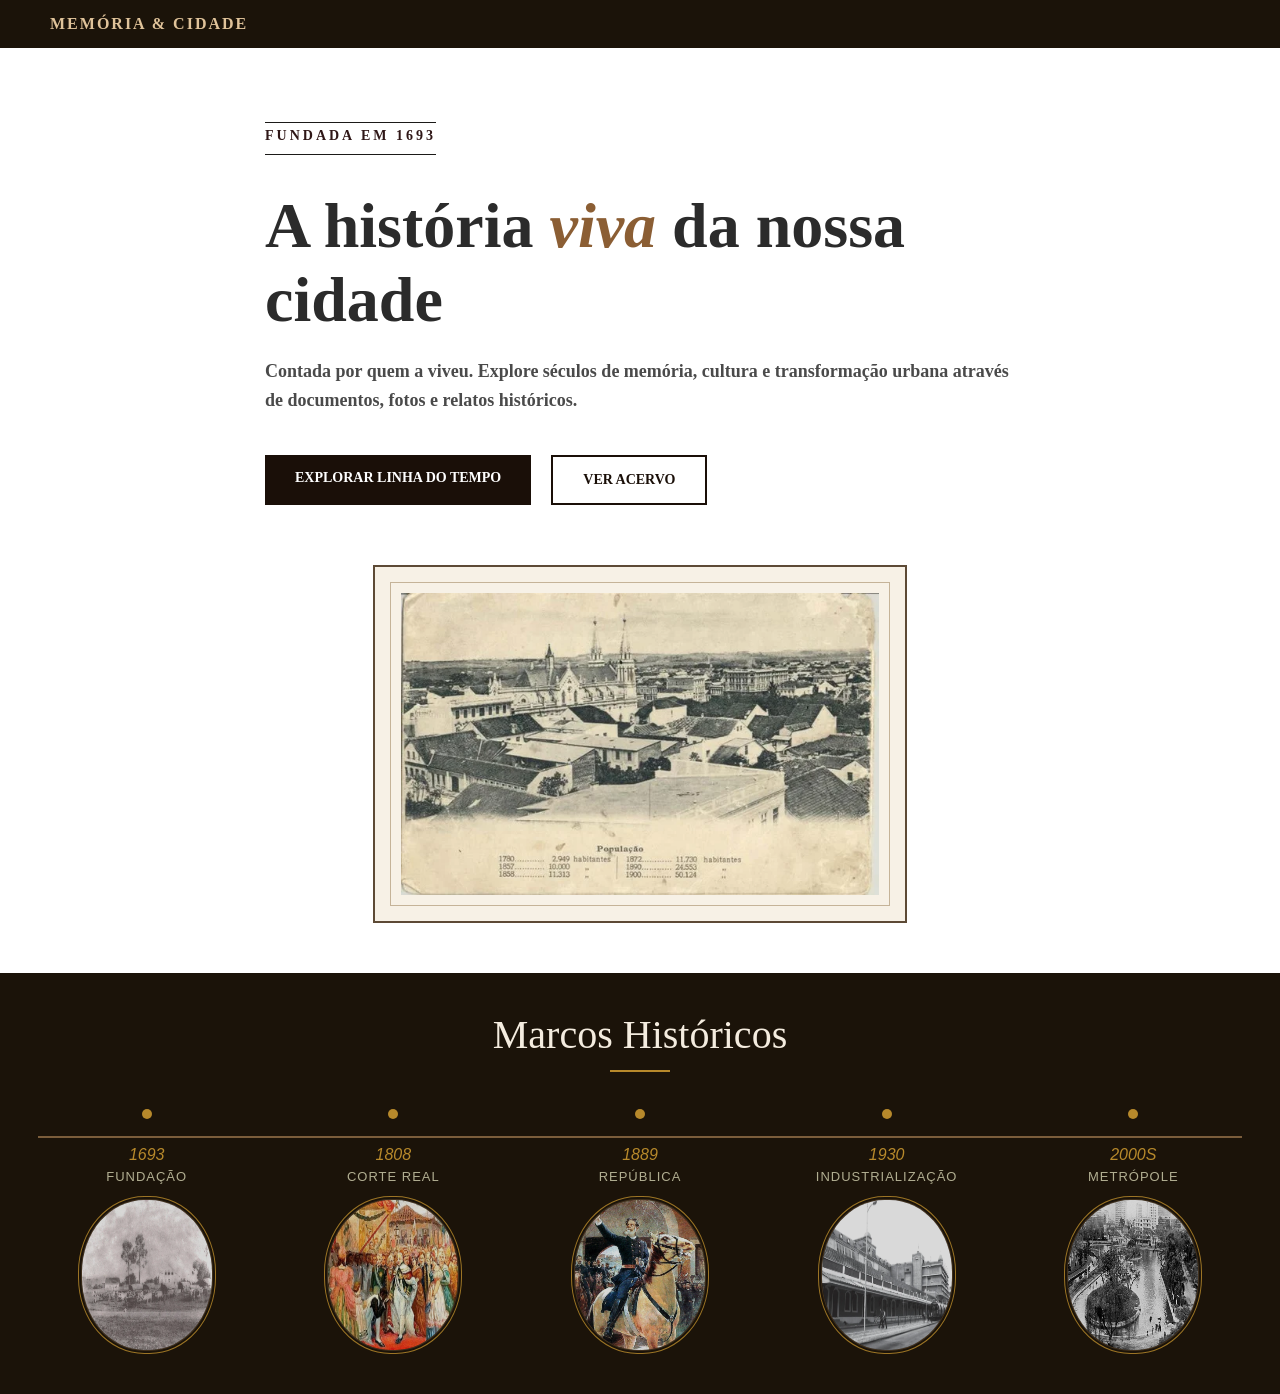
==== index.html @ 242c5c9d "add img" ====
<!DOCTYPE html>
<html lang="pt">
<head>
    <meta charset="UTF-8">
    <meta name="viewport" content="width=device-width, initial-scale=1.0">
    <link rel="stylesheet" href="index.css"/>
    <title> História da Cidade</title>
</head>
<body>
     <header>
        <div class="barra-topo">
        <div class="logo">MEMÓRIA <span>&</span> CIDADE</div>
    </div>
  </header>

  <section>
    <div class="conteudo-principal">
      <p class="subtitulo">
        FUNDADA EM 1693
      </p>

      <h1 class="titulo-principal">
        A história <em>viva</em> da nossa cidade
      </h1>

      <p class="descrição">
        Contada por quem a viveu. Explore séculos de memória, cultura e transformação urbana através de documentos, fotos e relatos históricos.
      </p>

      <div class="grupo-botoes">
        <a href="#" class="botao-primario">EXPLORAR LINHA DO TEMPO</a>
        <a href="#" class="botao-secundario">VER ACERVO</a>
      </div>
    </div> 

    <div class="moldura-quadro">
        <div class="moldura-interna">
            <div class="conteudo-place">
                <img src="img/foto-curitiba.jpg" alt="icone">
            </div>
        </div>
    </div>
  </section>
    <!-- Linha do Tempo -->
    <section id="timeline" class="timeline-seçao"> 
        <h2>Marcos Históricos</h2>

        <div class="timeline-linha">

            <div class="timeline-ponto">
                <span class="ano"> 1693 </span>
                <span class="descricao"> FUNDAÇÃO </span>
                <span> 
                    <img src="img/1693.jpg" class="img">
                </span>
            </div>

            <div class="timeline-ponto">
                <span class="ano"> 1808 </span>
                <span class="descricao"> CORTE REAL </span>
                <span> 
                    <img src="img/1808.jpg" class="img">
                </span>
            </div>

            <div class="timeline-ponto">
                <span class="ano"> 1889 </span>
                <span class="descricao"> REPÚBLICA </span>
                <span> 
                    <img src="img/1889.jpg" class="img">
                </span>
            </div>

            <div class="timeline-ponto">
                <span class="ano"> 1930 </span>
                <span class="descricao"> INDUSTRIALIZAÇÃO </span>
                <span> 
                    <img src="img/1930.jpg" class="img">
                </span>
            </div>
            
            <div class="timeline-ponto">
                <span class="ano"> 2000S </span>
                <span class="descricao"> METRÓPOLE </span>
                <span> 
                    <img src="img/2000s.jpg" class="img">
                </span>
            </div>

        </div>
    </section>

</body>
---- index.css ----
/*Linha do Tempo */
.timeline-seçao{
    background-color: rgb(27, 19, 9);
    color:rgb(183, 137, 43) ;
    padding:3% 3% ;
    text-align:center ;
}

.timeline-seçao h2{
    font-family: Georgia, 'Times New Roman', Times, serif;
    color: rgb(244, 236, 223);
    font-weight: 500;
    font-size: 2.5rem;
    margin-top: 0%;
    margin-bottom: 5%;
    position: relative;
    
}

.timeline-seçao h2::after{  /* adicionar a linha embaixo do titulo*/
    content:'';
    display: block;
    width: 60px;
    height: 2px;
    background-color: rgb(183, 137, 43);
    margin: 12px auto 0;
}

.timeline-linha{
    display:flex ;
    justify-content:space-between ;
    position:relative ;
    border-top: 2px solid rgb(123, 93, 59); /* linha da timeline*/
    padding-top: 0.50rem;
    margin-top: 4rem;
}

.timeline-ponto{
    display: flex;
    flex-direction: column;
    align-items: center;
    position: relative;
    width: 18%;
}

.timeline-ponto::before {     /* adicionar as bolinhas*/
    content: '';
    position: absolute;
    top: -2.35rem; 
    width: 10px;
    height: 10px;
    background-color: rgb(183, 137, 43);
    border-radius: 50%;
    left: 50%;
    transform: translateX(-50%);
}

.timeline-ponto .ano{
    font-family: 'Franklin Gothic Medium', 'Arial Narrow', Arial, sans-serif;
    font-style: italic;
}

.timeline-ponto .descricao{
    font-family: 'Lucida Sans', 'Lucida Sans Regular', 'Lucida Grande', 'Lucida Sans Unicode', Geneva, Verdana, sans-serif;
    font-size:small;
    letter-spacing: 1px;
    color: rgb(177, 174, 145);
    border-bottom: 2px;
    margin-top: 5px;
}

.timeline-ponto{
img{
    width: 130px;
    height: 150px;
    border: 1px solid rgb(75, 56, 34); /* 1 borda da imagem*/
    border-radius: 48%;
    outline: 1px solid rgb(183, 137, 43); /* 2 borda da imagem*/
    outline-offset: 2px;   /* espaço vazio entre as bordas*/
    filter: brightness(85%);
    margin-top: 15px;
}
}

.section {
margin: 0;
font-family: 'Serif', Georgia, serif; 
background-color: #c5b398;
} 

.barra-topo {
 background-color: rgb(27, 19, 9);
color: #e0c39a;
padding: 15px 50px;
font-weight: bold;
letter-spacing: 2px;
margin: top 0;
}

.conteudo-principal{
max-width: 750px;
margin: 60px auto; 
padding: 0 20px;
font-weight: bolder

}

.subtitulo {
color: #2f1717;
font-size: 14px;
letter-spacing: 3px;
display: inline-block;
padding-top: 5px;
padding-bottom: 10px;
border-top: 1px solid #1b1a18;
border-bottom: 1px solid #1b1a18;
}

.titulo-principal {
font-size: 64px;
color: #2b2b2b;
margin: 20px 0;
}

.titulo-principal em {
font-style: italic;
color: #8b5e34;
font-family: 'Playfair Display';
}

.descrição {
font-size: 18px;
color: #4a4a4a;
line-height: 1.6;
margin-bottom: 40px;
}


.grupo-botoes {
display: flex;
gap: 20px;
}

.botao-primario {
background-color: #1a0f08;
color: white;
padding: 15px 30px;
text-decoration: none;
font-size: 14px;
font-weight: bold;
}

.botao-secundario {
border: 2px solid #1a0f08;
color: #1a0f08;
padding: 15px 30px;
text-decoration: none;
font-size: 14px;
font-weight: bold;
}
.botao-primario:hover {
background-color: #3d2a1d; 
cursor: pointer;
transition: 0.3s; 
}

.botao-secundario:hover {
background-color: #1a0f08;
color: #f9f4eb;            
cursor: pointer; 
transition: 0.3s;
}

.moldura-quadro {
background-color: #f7f1e6; 
padding: 15px; 
border: 2px solid #5d4a36; 
position: relative;
max-width: 500px; 
margin: 50px auto;
}

.moldura-interna {
border: 1px solid #c5b398;
display: flex;
flex-direction: column;
align-items: center;
justify-content: center;
padding: 10px; 
}

.moldura-interna img {
max-width: 100%;
height: auto;
display: block;
}

body {
margin: 0;
padding: 0;
box-sizing: border-box;
}
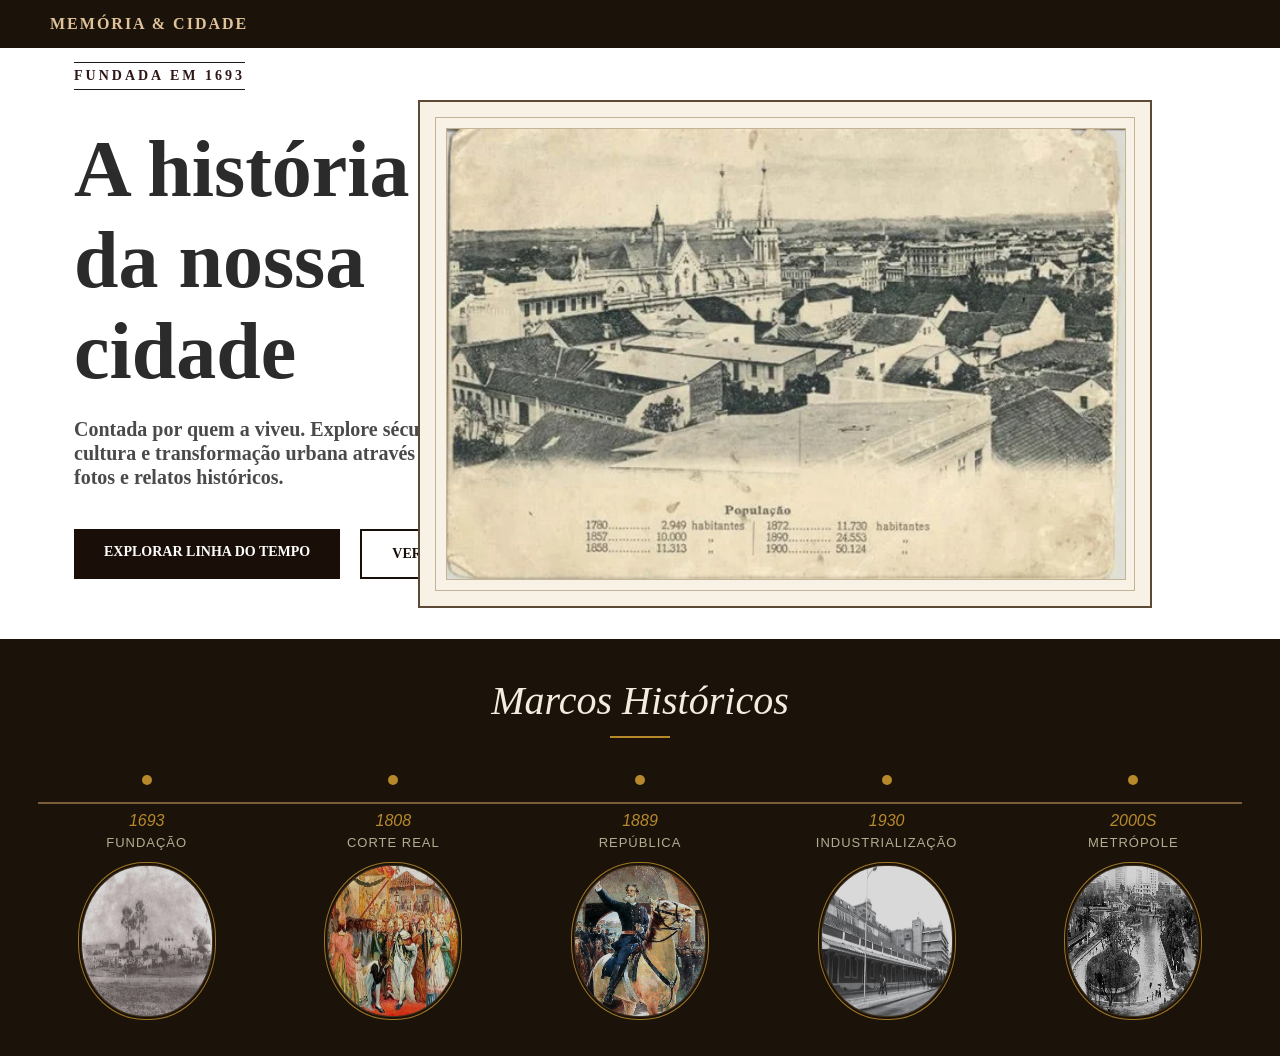
==== commit 96f687ac: "att" ====
--- a/index.html
+++ b/index.html
@@ -50,43 +50,33 @@
             <div class="timeline-ponto">
                 <span class="ano"> 1693 </span>
                 <span class="descricao"> FUNDAÇÃO </span>
-                <span> 
-                    <img src="img/1693.jpg" class="img">
-                </span>
+                <img src="img/1693.jpg" class="img" alt="Fundação"> 
+                
             </div>
 
             <div class="timeline-ponto">
                 <span class="ano"> 1808 </span>
                 <span class="descricao"> CORTE REAL </span>
-                <span> 
-                    <img src="img/1808.jpg" class="img">
-                </span>
+                <img src="img/1808.jpg" class="img" alt="Corte Real">          
             </div>
 
-            <div class="timeline-ponto">
+            <div class="timeline-ponto" >
                 <span class="ano"> 1889 </span>
                 <span class="descricao"> REPÚBLICA </span>
-                <span> 
-                    <img src="img/1889.jpg" class="img">
-                </span>
+                <img src="img/1889.jpg" class="img" alt="República">
             </div>
 
-            <div class="timeline-ponto">
+            <div class="timeline-ponto" >
                 <span class="ano"> 1930 </span>
                 <span class="descricao"> INDUSTRIALIZAÇÃO </span>
-                <span> 
-                    <img src="img/1930.jpg" class="img">
-                </span>
+                <img src="img/1930.jpg" class="img" alt="Industrialização">
             </div>
             
             <div class="timeline-ponto">
                 <span class="ano"> 2000S </span>
                 <span class="descricao"> METRÓPOLE </span>
-                <span> 
-                    <img src="img/2000s.jpg" class="img">
-                </span>
+                <img src="img/2000s.jpg" class="img" alt="Metrópole">
             </div>
-
         </div>
     </section>
 
--- a/index.css
+++ b/index.css
@@ -11,6 +11,7 @@
     color: rgb(244, 236, 223);
     font-weight: 500;
     font-size: 2.5rem;
+    font-style: italic;
     margin-top: 0%;
     margin-bottom: 5%;
     position: relative;
@@ -70,133 +71,157 @@
 }
 
 .timeline-ponto{
-img{
-    width: 130px;
-    height: 150px;
-    border: 1px solid rgb(75, 56, 34); /* 1 borda da imagem*/
-    border-radius: 48%;
-    outline: 1px solid rgb(183, 137, 43); /* 2 borda da imagem*/
-    outline-offset: 2px;   /* espaço vazio entre as bordas*/
-    filter: brightness(85%);
-    margin-top: 15px;
-}
-}
+    img{
+        width: 130px;
+        height: 150px;
+        border: 1px solid rgb(75, 56, 34); /* 1 borda da imagem*/
+        border-radius: 48%;
+        outline: 1px solid rgb(183, 137, 43); /* 2 borda da imagem*/
+        outline-offset: 2px;   /* espaço vazio entre as bordas*/
+        filter: brightness(85%);
+        margin-top: 15px;
+    }
+}
+
+.timeline-ponto:hover{
+    img{
+        transform: translateY(-5px);
+        box-shadow: 0 5px 20px rgba(124, 124, 106, 0.932);
+    }
+}
+
 
 .section {
-margin: 0;
-font-family: 'Serif', Georgia, serif; 
-background-color: #c5b398;
+    margin: 0;
+    font-family: 'Serif', Georgia, serif; 
+    background-color: #c5b398;
 } 
 
 .barra-topo {
- background-color: rgb(27, 19, 9);
-color: #e0c39a;
-padding: 15px 50px;
-font-weight: bold;
-letter-spacing: 2px;
-margin: top 0;
+    background-color: rgb(27, 19, 9);
+    color: #e0c39a;
+    padding: 15px 50px;
+    font-weight: bold;
+    letter-spacing: 2px;
+    margin-top: 0;
 }
 
 .conteudo-principal{
-max-width: 750px;
-margin: 60px auto; 
-padding: 0 20px;
-font-weight: bolder
-
+    max-width: 900px;
+    margin: 60px auto; 
+    padding: 0 10px;
+    font-weight: bolder;
+    margin-left: 5%;
+    margin-right: 55%;
+    margin-top:0%
 }
 
 .subtitulo {
-color: #2f1717;
-font-size: 14px;
-letter-spacing: 3px;
-display: inline-block;
-padding-top: 5px;
-padding-bottom: 10px;
-border-top: 1px solid #1b1a18;
-border-bottom: 1px solid #1b1a18;
+    color: #2f1717;
+    font-size: 14px;
+    letter-spacing: 3px;
+    display: inline-block;
+    padding-top: 5px;
+    padding-bottom: 5px;
+    border-top: 1px solid #1b1a18;
+    border-bottom: 1px solid #1b1a18;
 }
 
 .titulo-principal {
-font-size: 64px;
-color: #2b2b2b;
-margin: 20px 0;
+    font-size: 80px;
+    color: #2b2b2b;
+    margin: 20px 0;
 }
 
 .titulo-principal em {
-font-style: italic;
-color: #8b5e34;
-font-family: 'Playfair Display';
+    font-style: italic;
+    color: #8b5e34;
+    font-family: 'Playfair Display';
 }
 
 .descrição {
-font-size: 18px;
-color: #4a4a4a;
-line-height: 1.6;
-margin-bottom: 40px;
+    font-size: 20px;
+    color: #4a4a4a;
+    line-height: 1.2;
+    margin-bottom: 40px;
 }
 
 
 .grupo-botoes {
-display: flex;
-gap: 20px;
+    display: flex;
+    gap: 20px;
 }
 
 .botao-primario {
-background-color: #1a0f08;
-color: white;
-padding: 15px 30px;
-text-decoration: none;
-font-size: 14px;
-font-weight: bold;
+    background-color: #1a0f08;
+    color: white;
+    padding: 15px 30px;
+    text-decoration: none;
+    font-size: 14px;
+    font-weight: bold;
 }
 
 .botao-secundario {
-border: 2px solid #1a0f08;
-color: #1a0f08;
-padding: 15px 30px;
-text-decoration: none;
-font-size: 14px;
-font-weight: bold;
-}
-.botao-primario:hover {
-background-color: #3d2a1d; 
-cursor: pointer;
-transition: 0.3s; 
+    border: 2px solid #1a0f08;
+    color: #1a0f08;
+    padding: 15px 30px;
+    text-decoration: none;
+    font-size: 14px;
+    font-weight: bold;
+}
+    .botao-primario:hover {
+    background-color: #3d2a1d; 
+    cursor: pointer;
+    transition: 0.3s; 
 }
 
 .botao-secundario:hover {
-background-color: #1a0f08;
-color: #f9f4eb;            
-cursor: pointer; 
-transition: 0.3s;
+    background-color: #1a0f08;
+    color: #f9f4eb;            
+    cursor: pointer; 
+    transition: 0.3s;
 }
 
 .moldura-quadro {
-background-color: #f7f1e6; 
-padding: 15px; 
-border: 2px solid #5d4a36; 
-position: relative;
-max-width: 500px; 
-margin: 50px auto;
+    background-color: #f7f1e6; 
+    padding: 15px; 
+    border: 2px solid #5d4a36;  
+    margin: 80px auto; 
+    position: absolute;
+    top: 100px;
+    right: 10%;
+    margin: 0%;
+    width: 700px;
+
 }
 
 .moldura-interna {
-border: 1px solid #c5b398;
-display: flex;
-flex-direction: column;
-align-items: center;
-justify-content: center;
-padding: 10px; 
+    border: 1px solid #c5b398;
+    display: flex;
+    flex-direction: column;
+    align-items: center;
+    justify-content: center;
+    padding: 10px; 
+    padding-top: 10px; 
+    overflow: hidden; 
 }
 
 .moldura-interna img {
-max-width: 100%;
-height: auto;
-display: block;
-}
+    height: 450px;
+    display: block;
+    max-width: 100%;        
+    display: block;
+    border: 1px solid #c5b398; 
+}
+
+.grupo-botoes {
+    margin-bottom: 40px;
+    display: flex;
+    gap: 20px;
+    }
 
 body {
-margin: 0;
-padding: 0;
-box-sizing: border-box;
-}
+    margin: 0;
+    padding: 0;
+    box-sizing: border-box;
+}
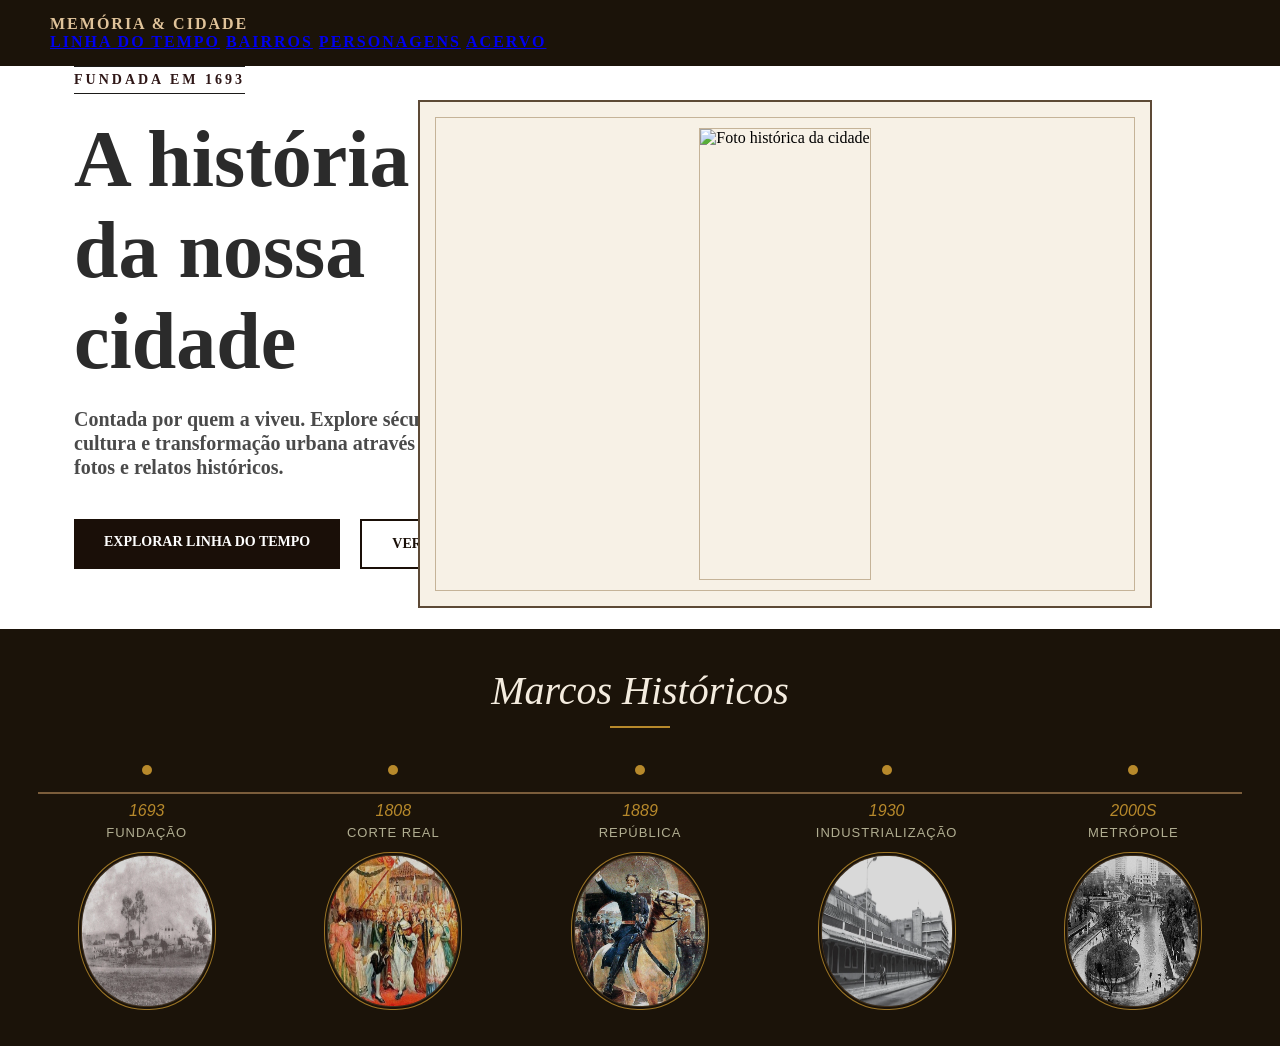
==== commit 894a93e7: "Update index.html" ====
--- a/index.html
+++ b/index.html
@@ -7,40 +7,40 @@
     <title> História da Cidade</title>
 </head>
 <body>
-     <header>
-        <div class="barra-topo">
-        <div class="logo">MEMÓRIA <span>&</span> CIDADE</div>
-    </div>
-  </header>
-
-  <section>
-    <div class="conteudo-principal">
-      <p class="subtitulo">
-        FUNDADA EM 1693
-      </p>
-
-      <h1 class="titulo-principal">
-        A história <em>viva</em> da nossa cidade
-      </h1>
-
-      <p class="descrição">
-        Contada por quem a viveu. Explore séculos de memória, cultura e transformação urbana através de documentos, fotos e relatos históricos.
-      </p>
-
-      <div class="grupo-botoes">
-        <a href="#" class="botao-primario">EXPLORAR LINHA DO TEMPO</a>
-        <a href="#" class="botao-secundario">VER ACERVO</a>
-      </div>
-    </div> 
-
-    <div class="moldura-quadro">
-        <div class="moldura-interna">
-            <div class="conteudo-place">
-                <img src="img/foto-curitiba.jpg" alt="icone">
+    <section>   
+        <header class="barra-topo">
+            <div class="logo">MEMÓRIA & CIDADE</div>
+            <nav class="menu-topo">
+                <a href="#">LINHA DO TEMPO</a>
+                <a href="#">BAIRROS</a>
+                <a href="#">PERSONAGENS</a>
+                <a href="#">ACERVO</a>
+            </nav>
+         </div>
+        </header>
+    
+        <main class="hero-section">
+            <div class="conteudo-principal">
+                <span class="subtitulo">FUNDADA EM 1693</span>
+                <h1 class="titulo-principal">A história <em>viva</em> da nossa cidade</h1>
+                <p class="descrição">
+                    Contada por quem a viveu. Explore séculos de memória, cultura e 
+                    transformação urbana através de documentos, fotos e relatos históricos.
+                </p>
+                
+                <div class="grupo-botoes">
+                    <a href="#" class="botao-primario">EXPLORAR LINHA DO TEMPO </a>
+                    <a href="#" class="botao-secundario">VER ACERVO</a>
+                </div>
             </div>
-        </div>
-    </div>
-  </section>
+    
+            <div class="moldura-quadro">
+                <div class="moldura-interna">
+                    <img src="img/foto-curitiba.webp" alt="Foto histórica da cidade">
+                </div>
+            </div>
+        </main>
+    </section> 
     <!-- Linha do Tempo -->
     <section id="timeline" class="timeline-seçao"> 
         <h2>Marcos Históricos</h2>
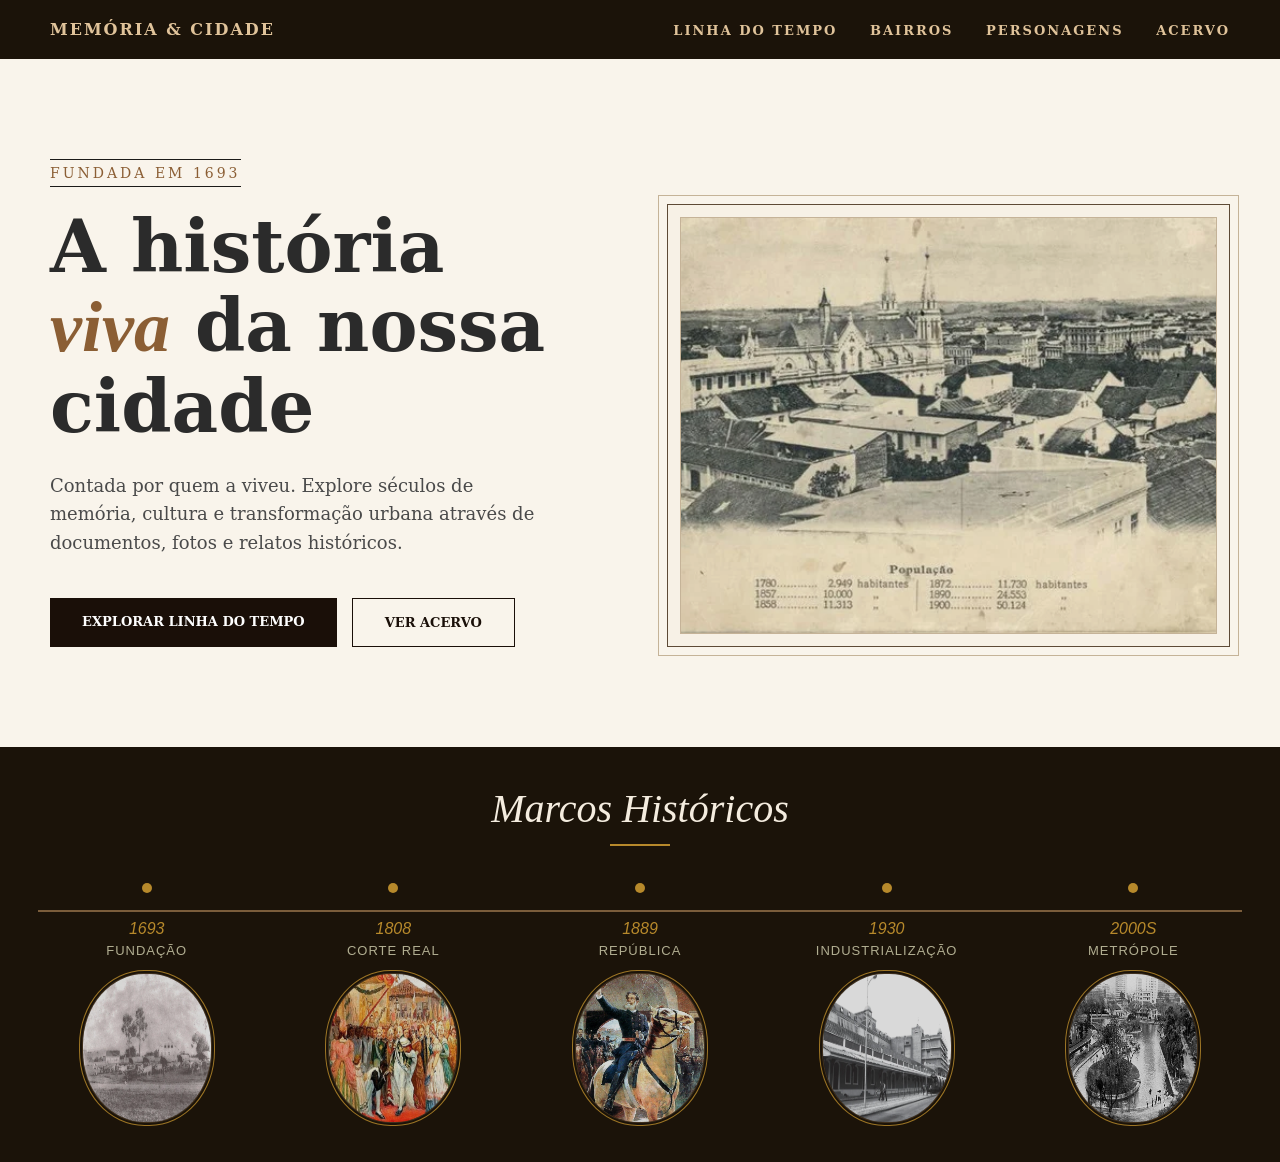
==== commit 294eaab9: "Update index.html" ====
--- a/index.html
+++ b/index.html
@@ -36,7 +36,7 @@
     
             <div class="moldura-quadro">
                 <div class="moldura-interna">
-                    <img src="img/foto-curitiba.webp" alt="Foto histórica da cidade">
+                    <img src="img/foto-curitiba.jpg" alt="Foto histórica da cidade">
                 </div>
             </div>
         </main>
--- a/index.css
+++ b/index.css
@@ -90,138 +90,150 @@
     }
 }
 
-
-.section {
+/*Header + Hero section*/
+* {
     margin: 0;
-    font-family: 'Serif', Georgia, serif; 
-    background-color: #c5b398;
-} 
+    padding: 0;
+    box-sizing: border-box;
+}
+
+body {
+    font-family: 'Serif', Georgia, serif;
+    background-color: #f9f4eb;
+}
 
 .barra-topo {
     background-color: rgb(27, 19, 9);
     color: #e0c39a;
-    padding: 15px 50px;
+    padding: 20px 50px;
+    display: flex;
+    justify-content: space-between;
+    align-items: center;
     font-weight: bold;
     letter-spacing: 2px;
-    margin-top: 0;
-}
-
-.conteudo-principal{
-    max-width: 900px;
-    margin: 60px auto; 
-    padding: 0 10px;
-    font-weight: bolder;
-    margin-left: 5%;
-    margin-right: 55%;
-    margin-top:0%
+}
+
+.menu-topo a {
+    color: #e0c39a;
+    text-decoration: none;
+    margin-left: 25px;
+    font-size: 13px;
+    transition: 0.3s;
+}
+
+.menu-topo a:hover {
+    opacity: 0.7;
+}
+
+.hero-section {
+    display: flex;
+    align-items: stretch; 
+    justify-content: center;
+    max-width: 1500px;
+    margin: 0 auto;
+    padding: 100px 50px;
+    gap: 80px; 
+}
+
+.conteudo-principal {
+    flex:1.4; 
+    display: flex;
+    flex-direction: column;
+    justify-content: center; 
 }
 
 .subtitulo {
-    color: #2f1717;
+    color: #8b5e34;
     font-size: 14px;
     letter-spacing: 3px;
     display: inline-block;
-    padding-top: 5px;
-    padding-bottom: 5px;
+    padding: 5px 0;
     border-top: 1px solid #1b1a18;
     border-bottom: 1px solid #1b1a18;
+    margin-bottom: 20px;
+    width: fit-content;
 }
 
 .titulo-principal {
-    font-size: 80px;
+    font-size: 72px;
     color: #2b2b2b;
-    margin: 20px 0;
+    line-height: 1.1;
+    margin-bottom: 25px;
 }
 
 .titulo-principal em {
     font-style: italic;
     color: #8b5e34;
-    font-family: 'Playfair Display';
+    font-family: 'Playfair Display', serif;
 }
 
 .descrição {
-    font-size: 20px;
+    font-size: 18px;
     color: #4a4a4a;
-    line-height: 1.2;
+    line-height: 1.6;
     margin-bottom: 40px;
-}
-
+    max-width: 500px;
+}
 
 .grupo-botoes {
     display: flex;
-    gap: 20px;
+    gap: 15px;
+}
+
+.botao-primario, .botao-secundario {
+    padding: 16px 32px;
+    text-decoration: none;
+    font-size: 13px;
+    font-weight: bold;
+    transition: 0.3s;
 }
 
 .botao-primario {
     background-color: #1a0f08;
     color: white;
-    padding: 15px 30px;
-    text-decoration: none;
-    font-size: 14px;
-    font-weight: bold;
 }
 
 .botao-secundario {
-    border: 2px solid #1a0f08;
+    border: 1px solid #1a0f08;
     color: #1a0f08;
-    padding: 15px 30px;
-    text-decoration: none;
-    font-size: 14px;
-    font-weight: bold;
-}
-    .botao-primario:hover {
-    background-color: #3d2a1d; 
-    cursor: pointer;
-    transition: 0.3s; 
-}
-
-.botao-secundario:hover {
-    background-color: #1a0f08;
-    color: #f9f4eb;            
-    cursor: pointer; 
-    transition: 0.3s;
-}
+}
+
+.botao-primario:hover { background-color: #3d2a1d; }
+.botao-secundario:hover { background-color: #1a0f08; color: #f9f4eb; }
 
 .moldura-quadro {
+    flex: 1.4; 
     background-color: #f7f1e6; 
-    padding: 15px; 
-    border: 2px solid #5d4a36;  
-    margin: 80px auto; 
+    padding: 12px; /* Moldura bege robusta */
+    border: 1px solid #5d4a36;
+    position: relative;
+    display: flex; 
+    margin-top: 45px;
+}
+
+.moldura-quadro::before {
+    content: '';
     position: absolute;
-    top: 100px;
-    right: 10%;
-    margin: 0%;
-    width: 700px;
-
+    top: -10px; 
+    left: -10px; 
+    right: -10px; 
+    bottom: -10px;
+    border: 1px solid #c5b398;
+    pointer-events: none;
 }
 
 .moldura-interna {
+    flex: 1.2; 
     border: 1px solid #c5b398;
-    display: flex;
-    flex-direction: column;
-    align-items: center;
-    justify-content: center;
-    padding: 10px; 
-    padding-top: 10px; 
-    overflow: hidden; 
+    overflow: hidden;
+    display: flex;
+    background: #eee;
 }
 
 .moldura-interna img {
-    height: 450px;
+    width: 100%;
+    height: 100%;
+    object-fit: cover; 
     display: block;
-    max-width: 100%;        
-    display: block;
-    border: 1px solid #c5b398; 
-}
-
-.grupo-botoes {
-    margin-bottom: 40px;
-    display: flex;
-    gap: 20px;
-    }
-
-body {
-    margin: 0;
-    padding: 0;
-    box-sizing: border-box;
-}
+    filter: brightness(95%);
+}
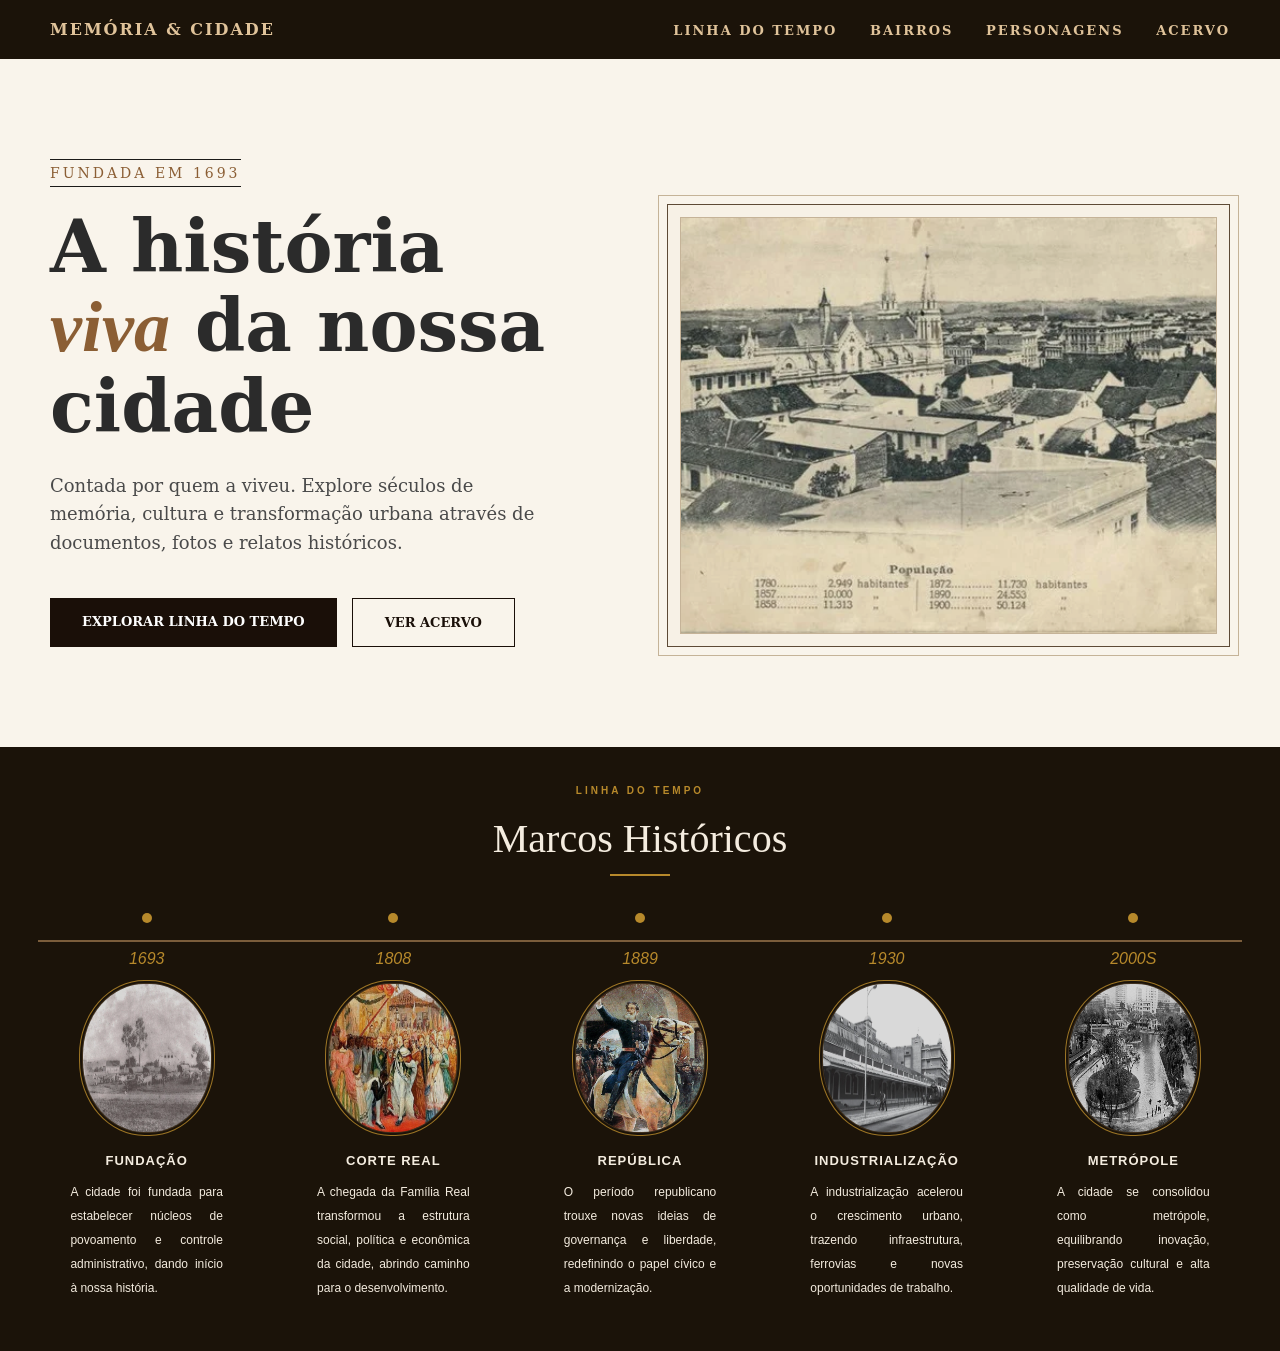
==== commit 4fc94fe9: "add timeline" ====
--- a/index.html
+++ b/index.html
@@ -43,39 +43,45 @@
     </section> 
     <!-- Linha do Tempo -->
     <section id="timeline" class="timeline-seçao"> 
+        <h3>LINHA DO TEMPO</h3>
+        <br>
         <h2>Marcos Históricos</h2>
 
         <div class="timeline-linha">
 
             <div class="timeline-ponto">
                 <span class="ano"> 1693 </span>
-                <span class="descricao"> FUNDAÇÃO </span>
-                <img src="img/1693.jpg" class="img" alt="Fundação"> 
-                
+                <img src="img/1693.jpg" class="img" alt="Fundação">
+                <span class="descricao"> <b>FUNDAÇÃO</b></span>                 
+                <p class="resumo">A cidade foi fundada para estabelecer núcleos de povoamento e controle administrativo, dando início à nossa história.</p>
             </div>
 
             <div class="timeline-ponto">
                 <span class="ano"> 1808 </span>
-                <span class="descricao"> CORTE REAL </span>
-                <img src="img/1808.jpg" class="img" alt="Corte Real">          
+                <img src="img/1808.jpg" class="img" alt="Corte Real"> 
+                <span class="descricao"> <b>CORTE REAL</b></span>
+                <p class="resumo">A chegada da Família Real transformou a estrutura social, política e econômica da cidade, abrindo caminho para o desenvolvimento.</p>         
             </div>
 
             <div class="timeline-ponto" >
                 <span class="ano"> 1889 </span>
-                <span class="descricao"> REPÚBLICA </span>
                 <img src="img/1889.jpg" class="img" alt="República">
+                <span class="descricao"> <b>REPÚBLICA</b> </span>
+                <p class="resumo">O período republicano trouxe novas ideias de governança e liberdade, redefinindo o papel cívico e a modernização.</p>
             </div>
 
             <div class="timeline-ponto" >
                 <span class="ano"> 1930 </span>
-                <span class="descricao"> INDUSTRIALIZAÇÃO </span>
                 <img src="img/1930.jpg" class="img" alt="Industrialização">
+                <span class="descricao"> <b>INDUSTRIALIZAÇÃO</b></span>
+                <p class="resumo">A industrialização acelerou o crescimento urbano, trazendo infraestrutura, ferrovias e novas oportunidades de trabalho.</p>
             </div>
             
             <div class="timeline-ponto">
                 <span class="ano"> 2000S </span>
-                <span class="descricao"> METRÓPOLE </span>
                 <img src="img/2000s.jpg" class="img" alt="Metrópole">
+                <span class="descricao"> <b>METRÓPOLE</b> </span>
+                <p class="resumo">A cidade se consolidou como metrópole, equilibrando inovação, preservação cultural e alta qualidade de vida.</p>
             </div>
         </div>
     </section>
--- a/index.css
+++ b/index.css
@@ -3,19 +3,20 @@
     background-color: rgb(27, 19, 9);
     color:rgb(183, 137, 43) ;
     padding:3% 3% ;
-    text-align:center ;
-}
-
+    text-align:center;
+}
+.timeline-seçao h3{
+    font-size: x-small;
+    letter-spacing: 3px;
+    font-family: sans-serif;
+}
 .timeline-seçao h2{
     font-family: Georgia, 'Times New Roman', Times, serif;
     color: rgb(244, 236, 223);
     font-weight: 500;
     font-size: 2.5rem;
-    font-style: italic;
-    margin-top: 0%;
+    position: relative;
     margin-bottom: 5%;
-    position: relative;
-    
 }
 
 .timeline-seçao h2::after{  /* adicionar a linha embaixo do titulo*/
@@ -25,10 +26,11 @@
     height: 2px;
     background-color: rgb(183, 137, 43);
     margin: 12px auto 0;
+    
 }
 
 .timeline-linha{
-    display:flex ;
+    display:flex;
     justify-content:space-between ;
     position:relative ;
     border-top: 2px solid rgb(123, 93, 59); /* linha da timeline*/
@@ -57,21 +59,19 @@
 }
 
 .timeline-ponto .ano{
-    font-family: 'Franklin Gothic Medium', 'Arial Narrow', Arial, sans-serif;
+    font-family: sans-serif;
     font-style: italic;
 }
 
 .timeline-ponto .descricao{
-    font-family: 'Lucida Sans', 'Lucida Sans Regular', 'Lucida Grande', 'Lucida Sans Unicode', Geneva, Verdana, sans-serif;
+    font-family: sans-serif;
     font-size:small;
     letter-spacing: 1px;
-    color: rgb(177, 174, 145);
-    border-bottom: 2px;
-    margin-top: 5px;
-}
-
-.timeline-ponto{
-    img{
+    color: rgb(244, 236, 223);
+    margin-top: 20px;
+}
+
+.timeline-ponto img{ 
         width: 130px;
         height: 150px;
         border: 1px solid rgb(75, 56, 34); /* 1 borda da imagem*/
@@ -81,13 +81,22 @@
         filter: brightness(85%);
         margin-top: 15px;
     }
-}
 
 .timeline-ponto:hover{
     img{
         transform: translateY(-5px);
-        box-shadow: 0 5px 20px rgba(124, 124, 106, 0.932);
+        box-shadow: 0 5px 10px rgba(124, 124, 106, 0.932);
     }
+}
+
+.resumo{
+    font-family: sans-serif;
+    color: rgb(244, 236, 223);
+    text-align: justify;
+    line-height: 2;
+    font-size: 0.75rem;
+    margin: 12px auto;
+    padding: 0 2rem;
 }
 
 /*Header + Hero section*/
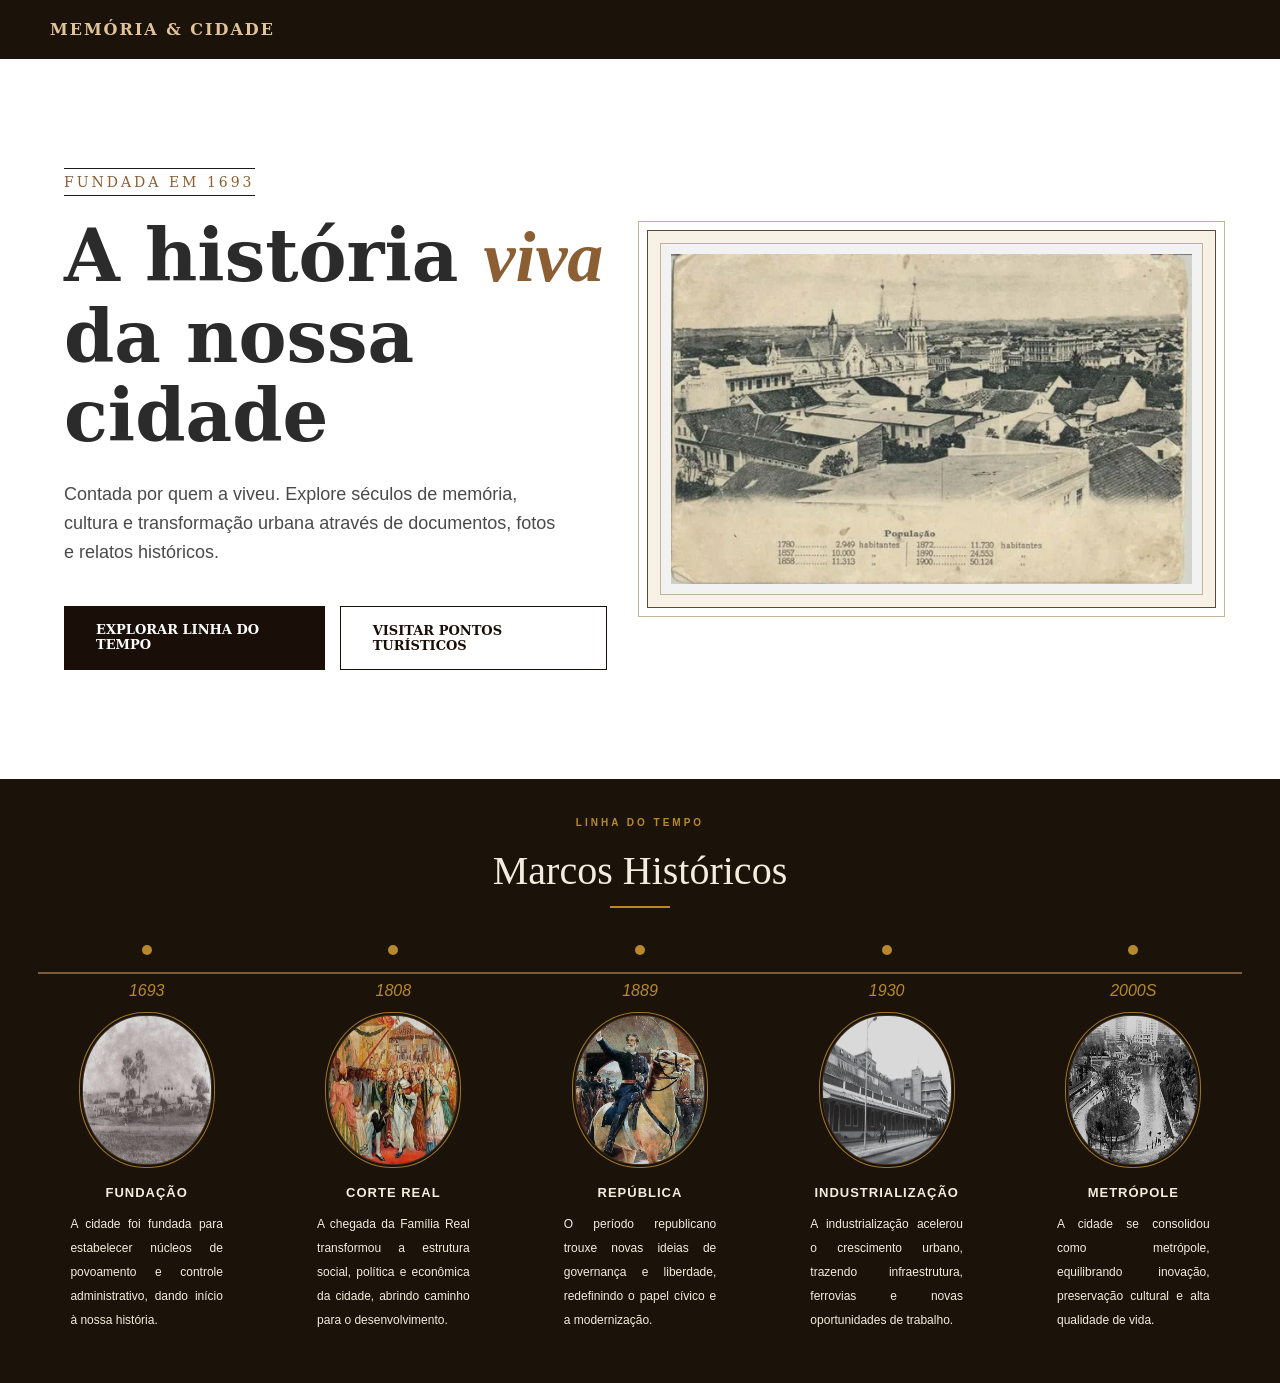
==== commit d64ba8e1: "alterações" ====
--- a/index.html
+++ b/index.html
@@ -7,15 +7,9 @@
     <title> História da Cidade</title>
 </head>
 <body>
-    <section>   
+   <section>   
         <header class="barra-topo">
             <div class="logo">MEMÓRIA & CIDADE</div>
-            <nav class="menu-topo">
-                <a href="#">LINHA DO TEMPO</a>
-                <a href="#">BAIRROS</a>
-                <a href="#">PERSONAGENS</a>
-                <a href="#">ACERVO</a>
-            </nav>
          </div>
         </header>
     
@@ -29,8 +23,8 @@
                 </p>
                 
                 <div class="grupo-botoes">
-                    <a href="#" class="botao-primario">EXPLORAR LINHA DO TEMPO </a>
-                    <a href="#" class="botao-secundario">VER ACERVO</a>
+                    <a href="#timeline" class="botao-primario">EXPLORAR LINHA DO TEMPO </a>
+                    <a href="#pontos-turisticos" class="botao-secundario">VISITAR PONTOS TURÍSTICOS</a>
                 </div>
             </div>
     
@@ -39,8 +33,7 @@
                     <img src="img/foto-curitiba.jpg" alt="Foto histórica da cidade">
                 </div>
             </div>
-        </main>
-    </section> 
+        </section>
     <!-- Linha do Tempo -->
     <section id="timeline" class="timeline-seçao"> 
         <h3>LINHA DO TEMPO</h3>
@@ -85,5 +78,8 @@
             </div>
         </div>
     </section>
+<section id="pontos-turisticos"> 
+<!-- tabela fica aqui  -->
+</section>
 
 </body>
--- a/index.css
+++ b/index.css
@@ -99,7 +99,7 @@
     padding: 0 2rem;
 }
 
-/*Header + Hero section*/
+/* Header + hero section */
 * {
     margin: 0;
     padding: 0;
@@ -108,9 +108,10 @@
 
 body {
     font-family: 'Serif', Georgia, serif;
-    background-color: #f9f4eb;
-}
-
+    background-color: white;
+}
+
+/* Cabeçalho) */
 .barra-topo {
     background-color: rgb(27, 19, 9);
     color: #e0c39a;
@@ -134,21 +135,27 @@
     opacity: 0.7;
 }
 
+/* layout principal */
 .hero-section {
     display: flex;
-    align-items: stretch; 
+    flex-wrap: wrap; 
+    align-items: center;
     justify-content: center;
     max-width: 1500px;
     margin: 0 auto;
-    padding: 100px 50px;
-    gap: 80px; 
-}
-
+    padding: 60px 5%;
+    gap: 40px; 
+    min-height: 80vh;
+}
+
+/*Texto*/
 .conteudo-principal {
-    flex:1.4; 
+    flex: 1;
+    min-width: 300px;
+    max-width: 600px;
     display: flex;
     flex-direction: column;
-    justify-content: center; 
+    justify-content: center;
 }
 
 .subtitulo {
@@ -182,8 +189,10 @@
     line-height: 1.6;
     margin-bottom: 40px;
     max-width: 500px;
-}
-
+    font-family: sans-serif;
+}
+
+/* Botoes*/
 .grupo-botoes {
     display: flex;
     gap: 15px;
@@ -195,6 +204,7 @@
     font-size: 13px;
     font-weight: bold;
     transition: 0.3s;
+    display: inline-block;
 }
 
 .botao-primario {
@@ -210,39 +220,59 @@
 .botao-primario:hover { background-color: #3d2a1d; }
 .botao-secundario:hover { background-color: #1a0f08; color: #f9f4eb; }
 
+/* Moldura e Imagem */
 .moldura-quadro {
-    flex: 1.4; 
-    background-color: #f7f1e6; 
-    padding: 12px; /* Moldura bege robusta */
+    flex: 1;
+    min-width: 300px;
+    max-width: 600px;
+    background-color: #f7f1e6;
+    padding: 12px;
     border: 1px solid #5d4a36;
     position: relative;
-    display: flex; 
-    margin-top: 45px;
+    display: flex;
 }
 
 .moldura-quadro::before {
     content: '';
     position: absolute;
-    top: -10px; 
-    left: -10px; 
-    right: -10px; 
-    bottom: -10px;
+    top: -10px; left: -10px; right: -10px; bottom: -10px;
     border: 1px solid #c5b398;
     pointer-events: none;
 }
 
 .moldura-interna {
-    flex: 1.2; 
+    width: 100%;
     border: 1px solid #c5b398;
     overflow: hidden;
-    display: flex;
     background: #eee;
 }
 
 .moldura-interna img {
     width: 100%;
-    height: 100%;
-    object-fit: cover; 
+    height: auto;
     display: block;
+    object-fit: cover;
     filter: brightness(95%);
-}
+    border: 10px solid white; 
+}
+
+/* Responsividade */
+@media (max-width: 768px) {
+    .hero-section {
+        text-align: center;
+        padding-top: 30px;
+    }
+
+    .grupo-botoes {
+        justify-content: center;
+        flex-direction: column;
+    }
+
+    .titulo-principal {
+        font-size: 38px; 
+    }
+
+    .subtitulo {
+        margin: 0 auto 20px auto; 
+    }
+}
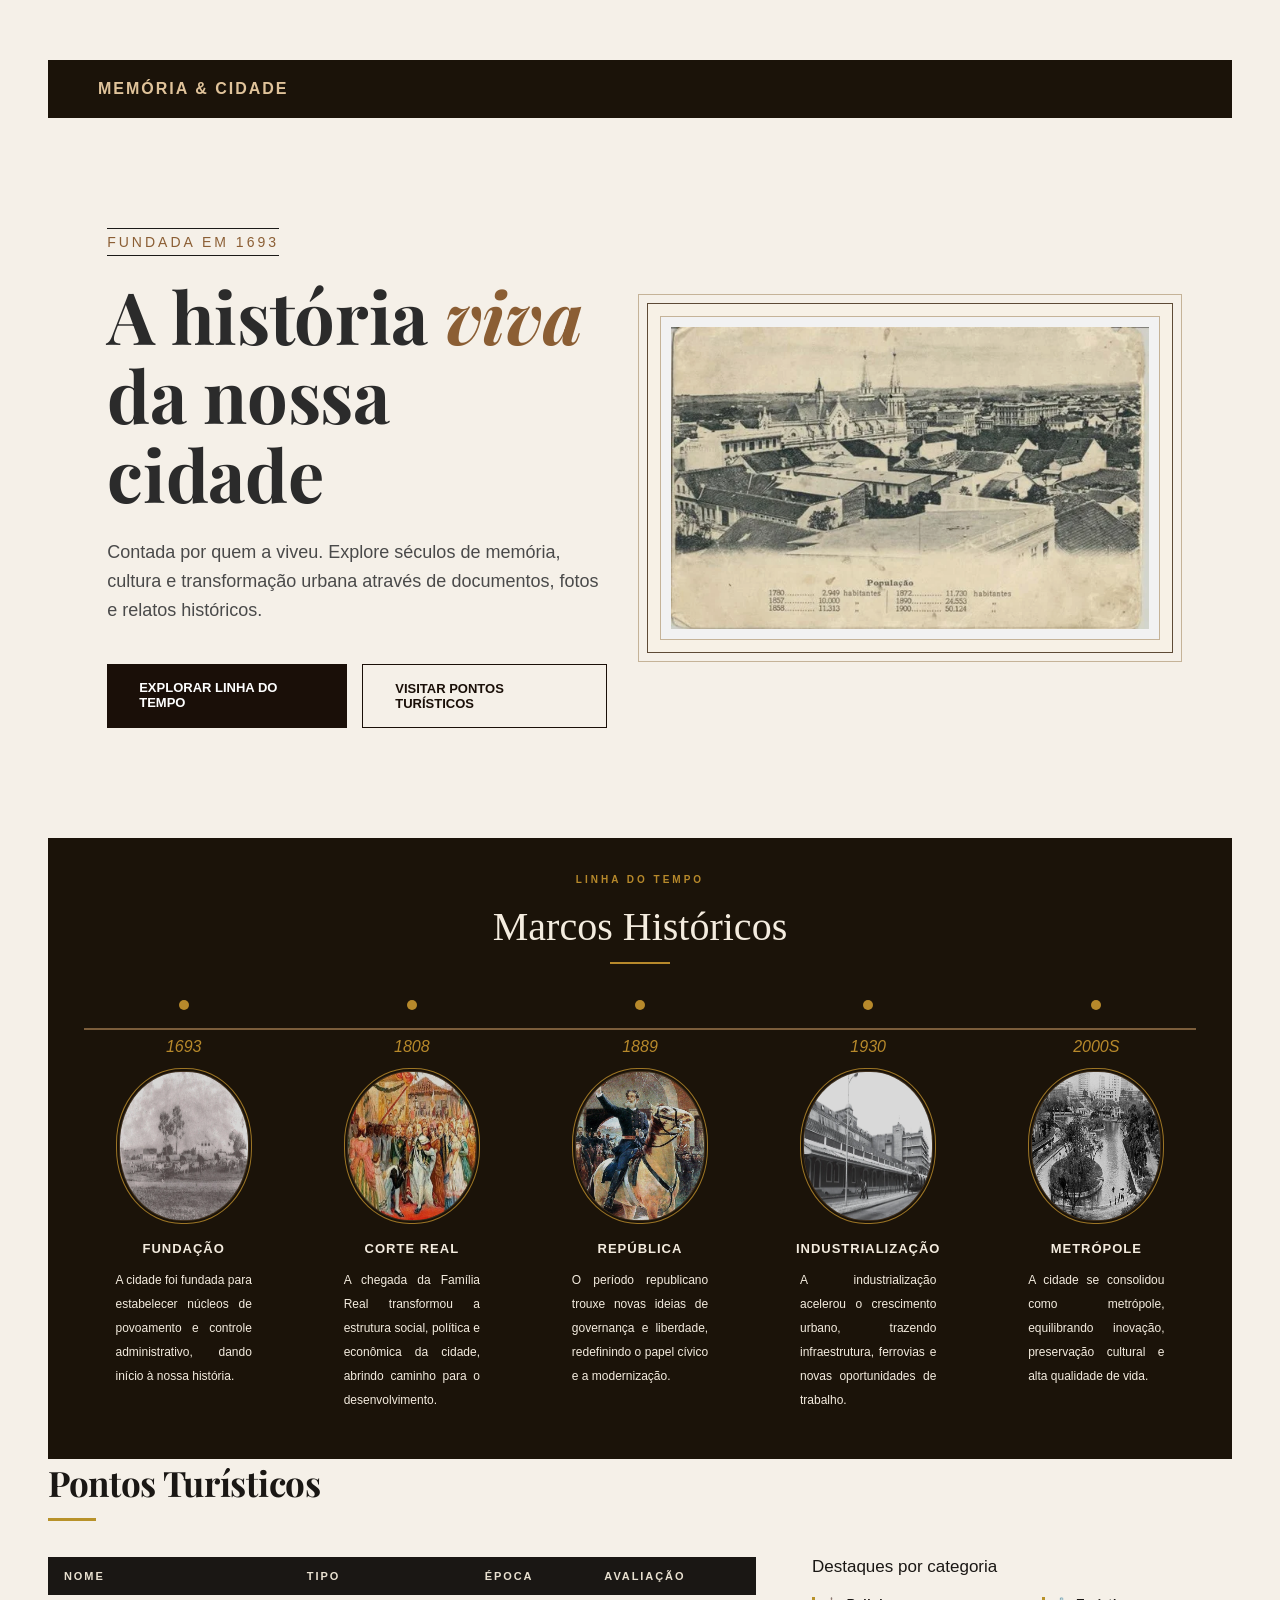
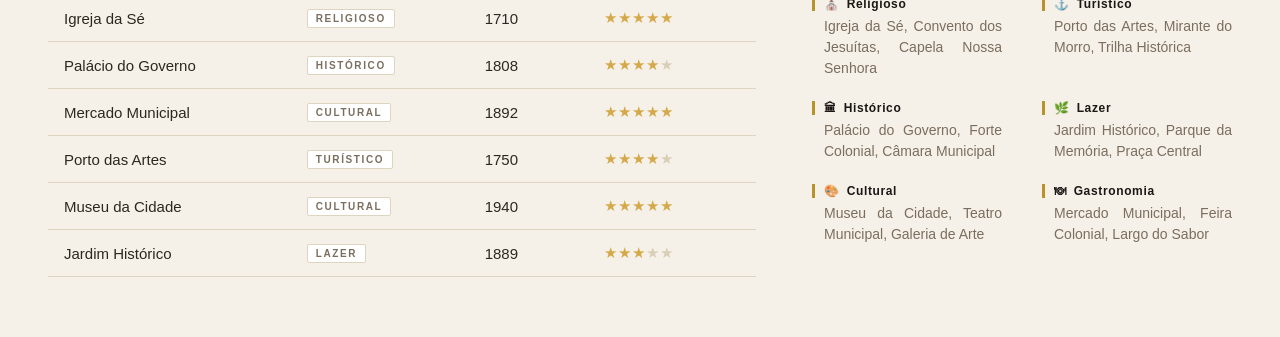
==== commit 58d59773: "Add section for tourist points and update head" ====
--- a/index.html
+++ b/index.html
@@ -78,8 +78,253 @@
             </div>
         </div>
     </section>
-<section id="pontos-turisticos"> 
+<section id="pontos-turisticos">
+    
 <!-- tabela fica aqui  -->
-</section>
+    
+<head>
+  <meta charset="UTF-8" />
+  <meta name="viewport" content="width=device-width, initial-scale=1.0"/>
+  <title>Pontos Turísticos</title>
+  <link href="https://fonts.googleapis.com/css2?family=Playfair+Display:wght@700&family=EB+Garamond:wght@400;500&family=Josefin+Sans:wght@400;600&display=swap" rel="stylesheet"/>
+  <style>
+    *, *::before, *::after { box-sizing: border-box; margin: 0; padding: 0; }
+
+    :root {
+      --bg: #f5f0e8;
+      --dark: #1a1714;
+      --gold: #b8922a;
+      --gold-light: #d4a94a;
+      --text: #2c2820;
+      --muted: #7a6e5f;
+      --border: #ddd5c0;
+      --tag-bg: #fff;
+    }
+
+    body {
+      background-color: var(--bg);
+      font-family: sans-serif;
+      color: var(--text);
+      padding: 60px 48px;
+      min-height: 100vh;
+    }
+
+    h1 {
+      font-family: 'Playfair Display', Georgia, serif;
+      font-size: 35px;
+      font-weight: 700;
+      color: var(--dark);
+      margin-bottom: 12px;
+      letter-spacing: -0.32px;
+    }
+
+    .title-underline {
+      width: 48px;
+      height: 3px;
+      background: var(--gold);
+      margin-bottom: 36px;
+    }
+
+    .layout {
+      display: flex;
+      gap: 56px;
+      align-items: flex-start;
+      flex-wrap: wrap;
+    }
+
+    .table-wrapper {
+      flex: 1;
+      min-width: 320px;
+    }
+
+    table {
+      width: 100%;
+      border-collapse: collapse;
+    }
+
+    thead tr {
+      background-color: var(--dark);
+    }
+
+    thead th {
+      font-family: sans-serif;
+      font-size: 11px;
+      font-weight: 600;
+      letter-spacing: 1.92px;
+      text-transform: uppercase;
+      color: #e8e0d0;
+      padding: 13px 16px;
+      text-align: left;
+    }
+
+    tbody tr {
+      border-bottom: 1px solid var(--border);
+      transition: background 0.15s;
+    }
+
+    tbody tr:hover {
+      background: rgba(184, 146, 42, 0.06);
+    }
+
+    tbody td {
+      padding: 13px 16px;
+      font-size: 15px;
+      color: var(--text);
+      vertical-align: middle;
+    }
+
+    td.nome { font-weight: 500; }
+
+    .tag {
+      display: inline-block;
+      font-family: sans-serif;
+      font-size: 10px;
+      font-weight: 600;
+      letter-spacing: 1.6px;
+      text-transform: uppercase;
+      border: 1px solid var(--border);
+      background: var(--tag-bg);
+      color: var(--muted);
+      padding: 3px 8px;
+      border-radius: 2px;
+    }
+
+    .stars { color: var(--gold-light); font-size: 15px; letter-spacing: 1px; }
+    .stars .empty { color: #d9ceb8; }
+
+    .destaques {
+      min-width: 260px;
+      max-width: 420px;
+      flex: 1;
+    }
+
+    .destaques h2 {
+      font-family: sans-serif;
+      font-size: 17px;
+      font-weight: 500;
+      color: var(--dark);
+      margin-bottom: 20px;
+    }
+
+    .destaques-grid {
+      display: grid;
+      grid-template-columns: 1fr 1fr;
+      gap: 22px 40px;
+    }
+
+    .destaque-item {
+      display: flex;
+      flex-direction: column;
+      gap: 5px;
+    }
+
+    .destaque-title {
+      display: flex;
+      align-items: center;
+      gap: 7px;
+      font-family: sans-serif;
+      font-size: 12px;
+      font-weight: 600;
+      letter-spacing: 0.64px;
+      color: var(--dark);
+      border-left: 3px solid var(--gold);
+      padding-left: 9px;
+    }
+
+    .destaque-list {
+      font-size: 14px;
+      color: var(--muted);
+      line-height: 1.5;
+      padding-left: 12px;
+    }
+  </style>
+</head>
+<body>
+
+  <h1>Pontos Turísticos</h1>
+  <div class="title-underline"></div>
+
+  <div class="layout">
+    <div class="table-wrapper">
+      <table>
+        <thead>
+          <tr>
+            <th>Nome</th>
+            <th>Tipo</th>
+            <th>Época</th>
+            <th>Avaliação</th>
+          </tr>
+        </thead>
+        <tbody>
+          <tr>
+            <td class="nome">Igreja da Sé</td>
+            <td><span class="tag">Religioso</span></td>
+            <td>1710</td>
+            <td><span class="stars">★★★★★</span></td>
+          </tr>
+          <tr>
+            <td class="nome">Palácio do Governo</td>
+            <td><span class="tag">Histórico</span></td>
+            <td>1808</td>
+            <td><span class="stars">★★★★<span class="empty">★</span></span></td>
+          </tr>
+          <tr>
+            <td class="nome">Mercado Municipal</td>
+            <td><span class="tag">Cultural</span></td>
+            <td>1892</td>
+            <td><span class="stars">★★★★★</span></td>
+          </tr>
+          <tr>
+            <td class="nome">Porto das Artes</td>
+            <td><span class="tag">Turístico</span></td>
+            <td>1750</td>
+            <td><span class="stars">★★★★<span class="empty">★</span></span></td>
+          </tr>
+          <tr>
+            <td class="nome">Museu da Cidade</td>
+            <td><span class="tag">Cultural</span></td>
+            <td>1940</td>
+            <td><span class="stars">★★★★★</span></td>
+          </tr>
+          <tr>
+            <td class="nome">Jardim Histórico</td>
+            <td><span class="tag">Lazer</span></td>
+            <td>1889</td>
+            <td><span class="stars">★★★<span class="empty">★★</span></span></td>
+          </tr>
+        </tbody>
+      </table>
+    </div>
+
+    <div class="destaques">
+      <h2>Destaques por categoria</h2>
+      <div class="destaques-grid">
+        <div class="destaque-item">
+          <div class="destaque-title"><span>⛪</span> Religioso</div>
+          <div class="destaque-list">Igreja da Sé, Convento dos Jesuítas, Capela Nossa Senhora</div>
+        </div>
+        <div class="destaque-item">
+          <div class="destaque-title"><span>⚓</span> Turístico</div>
+          <div class="destaque-list">Porto das Artes, Mirante do Morro, Trilha Histórica</div>
+        </div>
+        <div class="destaque-item">
+          <div class="destaque-title"><span>🏛</span> Histórico</div>
+          <div class="destaque-list">Palácio do Governo, Forte Colonial, Câmara Municipal</div>
+        </div>
+        <div class="destaque-item">
+          <div class="destaque-title"><span>🌿</span> Lazer</div>
+          <div class="destaque-list">Jardim Histórico, Parque da Memória, Praça Central</div>
+        </div>
+        <div class="destaque-item">
+          <div class="destaque-title"><span>🎨</span> Cultural</div>
+          <div class="destaque-list">Museu da Cidade, Teatro Municipal, Galeria de Arte</div>
+        </div>
+        <div class="destaque-item">
+          <div class="destaque-title"><span>🍽</span> Gastronomia</div>
+          <div class="destaque-list">Mercado Municipal, Feira Colonial, Largo do Sabor</div>
+        </div>
+      </div>
+    </div>
+  </div>
 
 </body>
--- a/index.css
+++ b/index.css
@@ -276,3 +276,161 @@
         margin: 0 auto 20px auto; 
     }
 }
+
+/*Tabela + destaques */
+
+*, *::before, *::after { box-sizing: border-box; margin: 0; padding: 0; }
+
+:root {
+  --bg: #f5f0e8;
+  --dark: #1a1714;
+  --gold: #b8922a;
+  --gold-light: #d4a94a;
+  --text: #2c2820;
+  --muted: #7a6e5f;
+  --border: #ddd5c0;
+  --tag-bg: #fff;
+}
+
+body {
+  background-color: var(--bg);
+  font-family:'Georgia', serif;
+  color: var(--text);
+  padding: 60px 48px;
+  min-height: 100vh;
+}
+
+h1 {
+  font-family: 'Playfair Display', Georgia, serif;  
+  font-size: 35px;
+  font-weight: 700;
+  color: var(--dark);
+  margin-bottom: 12px;
+  letter-spacing: -0.32px;
+}
+
+.title-underline {
+  width: 48px;
+  height: 3px;
+  background: var(--gold);
+  margin-bottom: 36px;
+}
+
+.layout {
+  display: flex;
+  gap: 56px;
+  align-items: flex-start;
+  flex-wrap: wrap;
+}
+
+.table-wrapper {
+  flex: 1;
+  min-width: 320px;
+}
+
+table {
+  width: 100%;
+  border-collapse: collapse;
+}
+
+thead tr {
+  background-color: var(--dark);
+}
+
+thead th {
+  font-family: sans-serif;
+  font-size: 11px;
+  font-weight: 600;
+  letter-spacing: 1.92px;
+  text-transform: uppercase;
+  color: #e8e0d0;
+  padding: 13px 16px;
+  text-align: left;
+}
+
+tbody tr {
+  border-bottom: 1px solid var(--border);
+  transition: background 0.15s;
+}
+
+tbody tr:hover {
+  background: rgba(184, 146, 42, 0.06);
+}
+
+tbody td {
+  padding: 13px 16px;
+  font-size: 15px;
+  color: var(--text);
+  vertical-align: middle;
+}
+
+td.nome { font-weight: 500; }
+
+.tag {
+  display: inline-block;
+  font-family: sans-serif;
+  font-size: 10px;
+  font-weight: 600;
+  letter-spacing: 1.6px;
+  text-transform: uppercase;
+  border: 1px solid var(--border);
+  background: var(--tag-bg);
+  color: var(--muted);
+  padding: 3px 8px;
+  border-radius: 2px;
+}
+
+.stars { color: var(--gold-light); font-size: 0.95rem; letter-spacing: 1px; }
+.stars .empty { color: #d9ceb8; }
+
+.destaques {
+  min-width: 260px;
+  max-width: 420px;
+  flex: 1;
+  text-align: justify;
+}
+
+.destaques h2 {
+  font-family: sans-serif;
+  font-size: 17px;
+  font-weight: 500;
+  color: var(--dark);
+  margin-bottom: 20px;
+  text-align: justify;
+}
+
+.destaques-grid {
+  display: grid;
+  grid-template-columns: 1fr 1fr;
+  gap: 22px 40px;
+  text-align: justify;
+}
+
+.destaque-item {
+  display: flex;
+  flex-direction: column;
+  gap: 5px;
+  text-align: justify;
+}
+
+.destaque-title {
+  display: flex;
+  align-items: center;
+  gap: 7px;
+  font-family: sans-serif;
+  font-size: 12px;
+  font-weight: 600;
+  letter-spacing: 0.64px;
+  color: var(--dark);
+  border-left: 3px solid var(--gold);
+  padding-left: 9px;
+  text-align: justify;
+}
+
+.destaque-list {
+  font-size: 14px;
+  color: var(--muted);
+  line-height: 1.5;
+  padding-left: 12px;
+  text-align: justify;
+}
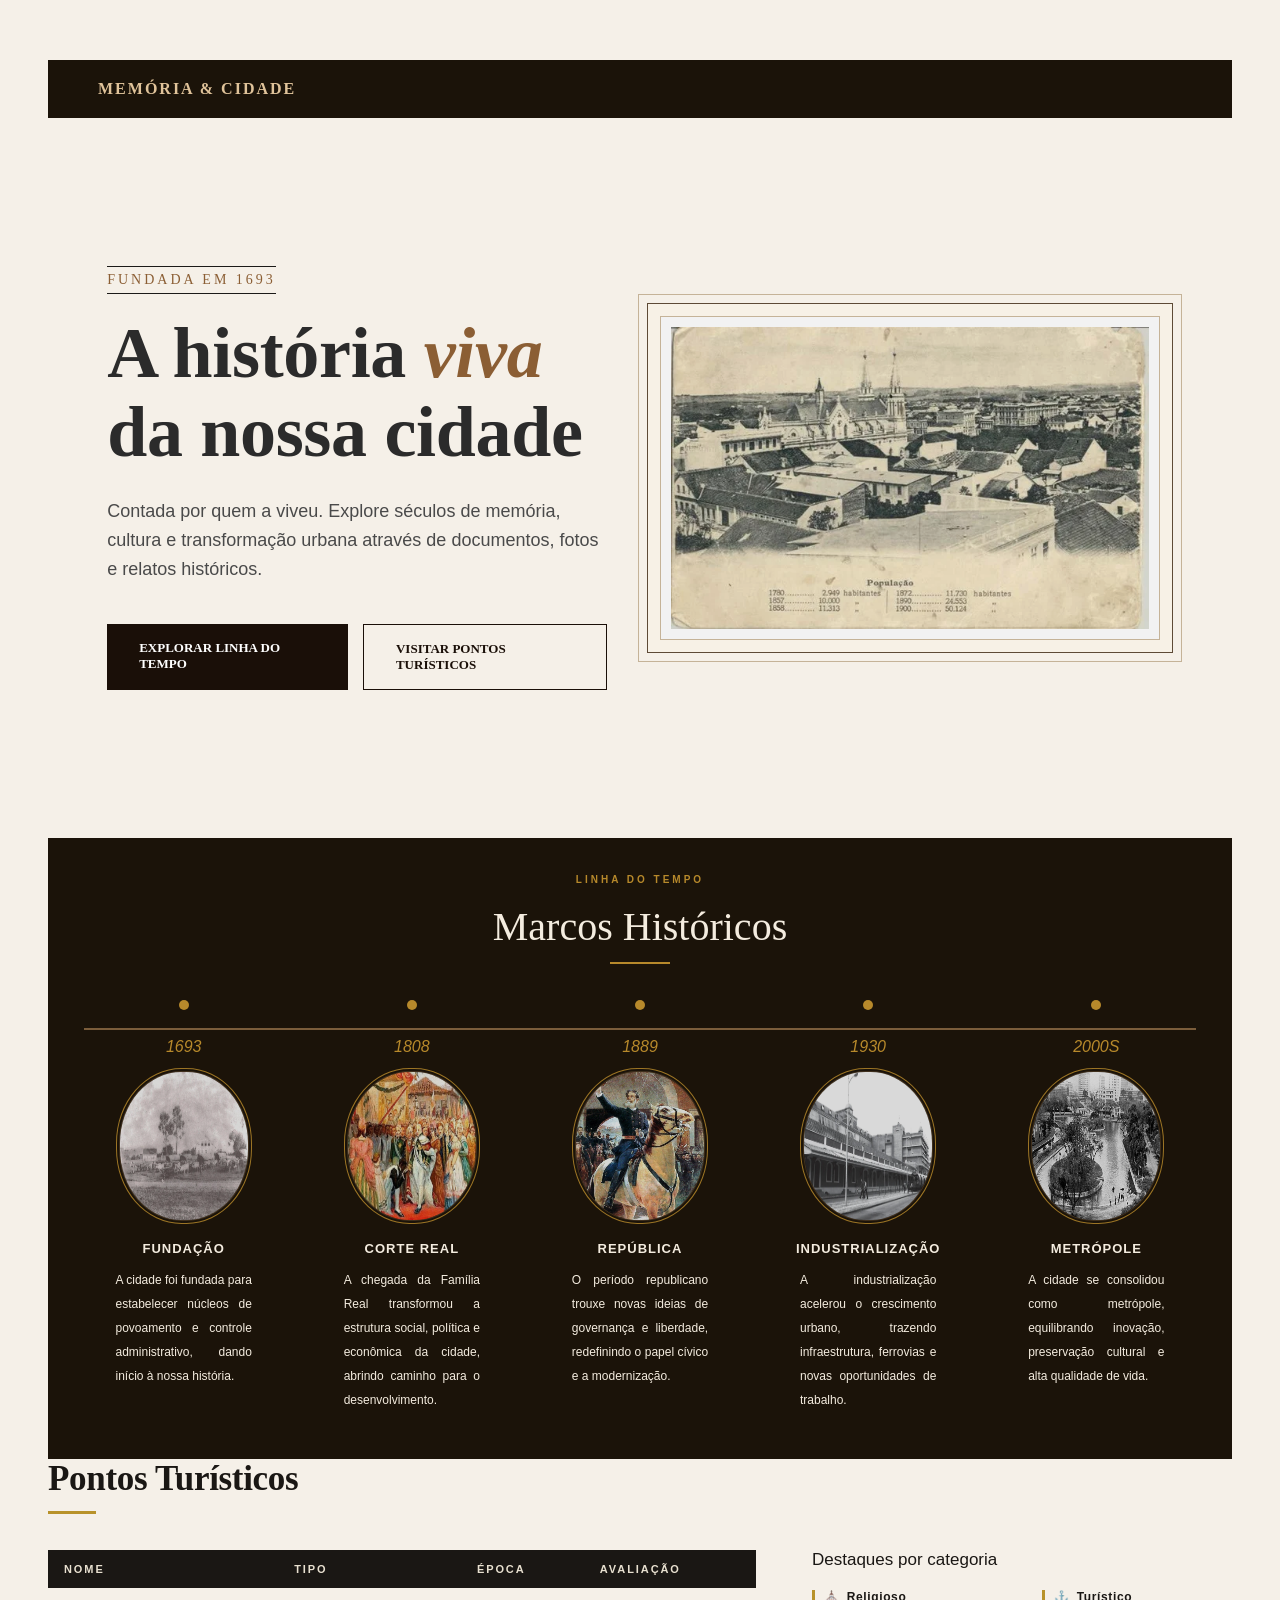
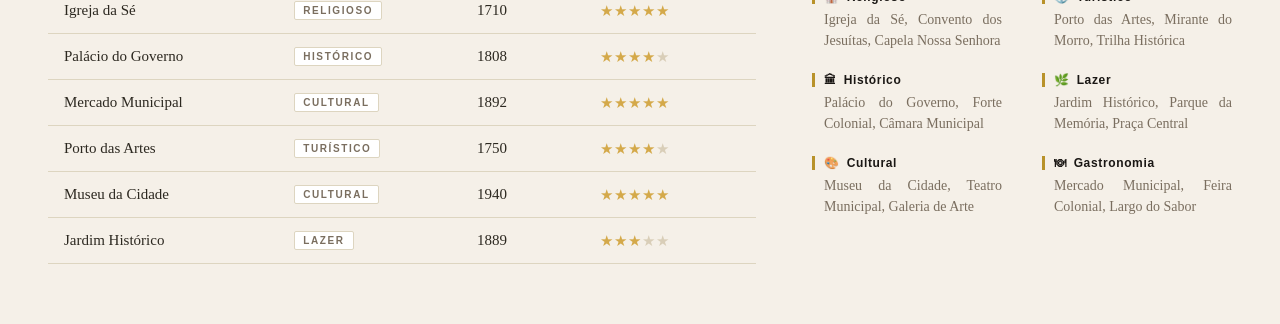
==== commit 5f80f213: "add pasta" ====
--- a/index.html
+++ b/index.html
@@ -30,7 +30,7 @@
     
             <div class="moldura-quadro">
                 <div class="moldura-interna">
-                    <img src="img/foto-curitiba.jpg" alt="Foto histórica da cidade">
+                    <img src="imagens/Historia-cidade/foto-curitiba.jpg" alt="Foto histórica da cidade">
                 </div>
             </div>
         </section>
@@ -44,203 +44,41 @@
 
             <div class="timeline-ponto">
                 <span class="ano"> 1693 </span>
-                <img src="img/1693.jpg" class="img" alt="Fundação">
+                <img src="imagens/Historia-cidade/1693.jpg" class="img" alt="Fundação">
                 <span class="descricao"> <b>FUNDAÇÃO</b></span>                 
                 <p class="resumo">A cidade foi fundada para estabelecer núcleos de povoamento e controle administrativo, dando início à nossa história.</p>
             </div>
 
             <div class="timeline-ponto">
                 <span class="ano"> 1808 </span>
-                <img src="img/1808.jpg" class="img" alt="Corte Real"> 
+                <img src="imagens/Historia-cidade/1808.jpg" class="img" alt="Corte Real"> 
                 <span class="descricao"> <b>CORTE REAL</b></span>
                 <p class="resumo">A chegada da Família Real transformou a estrutura social, política e econômica da cidade, abrindo caminho para o desenvolvimento.</p>         
             </div>
 
             <div class="timeline-ponto" >
                 <span class="ano"> 1889 </span>
-                <img src="img/1889.jpg" class="img" alt="República">
+                <img src="imagens/Historia-cidade/1889.jpg" class="img" alt="República">
                 <span class="descricao"> <b>REPÚBLICA</b> </span>
                 <p class="resumo">O período republicano trouxe novas ideias de governança e liberdade, redefinindo o papel cívico e a modernização.</p>
             </div>
 
             <div class="timeline-ponto" >
                 <span class="ano"> 1930 </span>
-                <img src="img/1930.jpg" class="img" alt="Industrialização">
+                <img src="imagens/Historia-cidade/1930.jpg" class="img" alt="Industrialização">
                 <span class="descricao"> <b>INDUSTRIALIZAÇÃO</b></span>
                 <p class="resumo">A industrialização acelerou o crescimento urbano, trazendo infraestrutura, ferrovias e novas oportunidades de trabalho.</p>
             </div>
             
             <div class="timeline-ponto">
                 <span class="ano"> 2000S </span>
-                <img src="img/2000s.jpg" class="img" alt="Metrópole">
+                <img src="imagens/Historia-cidade/2000s.jpg" class="img" alt="Metrópole">
                 <span class="descricao"> <b>METRÓPOLE</b> </span>
                 <p class="resumo">A cidade se consolidou como metrópole, equilibrando inovação, preservação cultural e alta qualidade de vida.</p>
             </div>
         </div>
     </section>
 <section id="pontos-turisticos">
-    
-<!-- tabela fica aqui  -->
-    
-<head>
-  <meta charset="UTF-8" />
-  <meta name="viewport" content="width=device-width, initial-scale=1.0"/>
-  <title>Pontos Turísticos</title>
-  <link href="https://fonts.googleapis.com/css2?family=Playfair+Display:wght@700&family=EB+Garamond:wght@400;500&family=Josefin+Sans:wght@400;600&display=swap" rel="stylesheet"/>
-  <style>
-    *, *::before, *::after { box-sizing: border-box; margin: 0; padding: 0; }
-
-    :root {
-      --bg: #f5f0e8;
-      --dark: #1a1714;
-      --gold: #b8922a;
-      --gold-light: #d4a94a;
-      --text: #2c2820;
-      --muted: #7a6e5f;
-      --border: #ddd5c0;
-      --tag-bg: #fff;
-    }
-
-    body {
-      background-color: var(--bg);
-      font-family: sans-serif;
-      color: var(--text);
-      padding: 60px 48px;
-      min-height: 100vh;
-    }
-
-    h1 {
-      font-family: 'Playfair Display', Georgia, serif;
-      font-size: 35px;
-      font-weight: 700;
-      color: var(--dark);
-      margin-bottom: 12px;
-      letter-spacing: -0.32px;
-    }
-
-    .title-underline {
-      width: 48px;
-      height: 3px;
-      background: var(--gold);
-      margin-bottom: 36px;
-    }
-
-    .layout {
-      display: flex;
-      gap: 56px;
-      align-items: flex-start;
-      flex-wrap: wrap;
-    }
-
-    .table-wrapper {
-      flex: 1;
-      min-width: 320px;
-    }
-
-    table {
-      width: 100%;
-      border-collapse: collapse;
-    }
-
-    thead tr {
-      background-color: var(--dark);
-    }
-
-    thead th {
-      font-family: sans-serif;
-      font-size: 11px;
-      font-weight: 600;
-      letter-spacing: 1.92px;
-      text-transform: uppercase;
-      color: #e8e0d0;
-      padding: 13px 16px;
-      text-align: left;
-    }
-
-    tbody tr {
-      border-bottom: 1px solid var(--border);
-      transition: background 0.15s;
-    }
-
-    tbody tr:hover {
-      background: rgba(184, 146, 42, 0.06);
-    }
-
-    tbody td {
-      padding: 13px 16px;
-      font-size: 15px;
-      color: var(--text);
-      vertical-align: middle;
-    }
-
-    td.nome { font-weight: 500; }
-
-    .tag {
-      display: inline-block;
-      font-family: sans-serif;
-      font-size: 10px;
-      font-weight: 600;
-      letter-spacing: 1.6px;
-      text-transform: uppercase;
-      border: 1px solid var(--border);
-      background: var(--tag-bg);
-      color: var(--muted);
-      padding: 3px 8px;
-      border-radius: 2px;
-    }
-
-    .stars { color: var(--gold-light); font-size: 15px; letter-spacing: 1px; }
-    .stars .empty { color: #d9ceb8; }
-
-    .destaques {
-      min-width: 260px;
-      max-width: 420px;
-      flex: 1;
-    }
-
-    .destaques h2 {
-      font-family: sans-serif;
-      font-size: 17px;
-      font-weight: 500;
-      color: var(--dark);
-      margin-bottom: 20px;
-    }
-
-    .destaques-grid {
-      display: grid;
-      grid-template-columns: 1fr 1fr;
-      gap: 22px 40px;
-    }
-
-    .destaque-item {
-      display: flex;
-      flex-direction: column;
-      gap: 5px;
-    }
-
-    .destaque-title {
-      display: flex;
-      align-items: center;
-      gap: 7px;
-      font-family: sans-serif;
-      font-size: 12px;
-      font-weight: 600;
-      letter-spacing: 0.64px;
-      color: var(--dark);
-      border-left: 3px solid var(--gold);
-      padding-left: 9px;
-    }
-
-    .destaque-list {
-      font-size: 14px;
-      color: var(--muted);
-      line-height: 1.5;
-      padding-left: 12px;
-    }
-  </style>
-</head>
-<body>
-
   <h1>Pontos Turísticos</h1>
   <div class="title-underline"></div>
 
@@ -255,7 +93,6 @@
             <th>Avaliação</th>
           </tr>
         </thead>
-        <tbody>
           <tr>
             <td class="nome">Igreja da Sé</td>
             <td><span class="tag">Religioso</span></td>
@@ -292,7 +129,6 @@
             <td>1889</td>
             <td><span class="stars">★★★<span class="empty">★★</span></span></td>
           </tr>
-        </tbody>
       </table>
     </div>
 
@@ -326,5 +162,5 @@
       </div>
     </div>
   </div>
-
+</section>
 </body>
